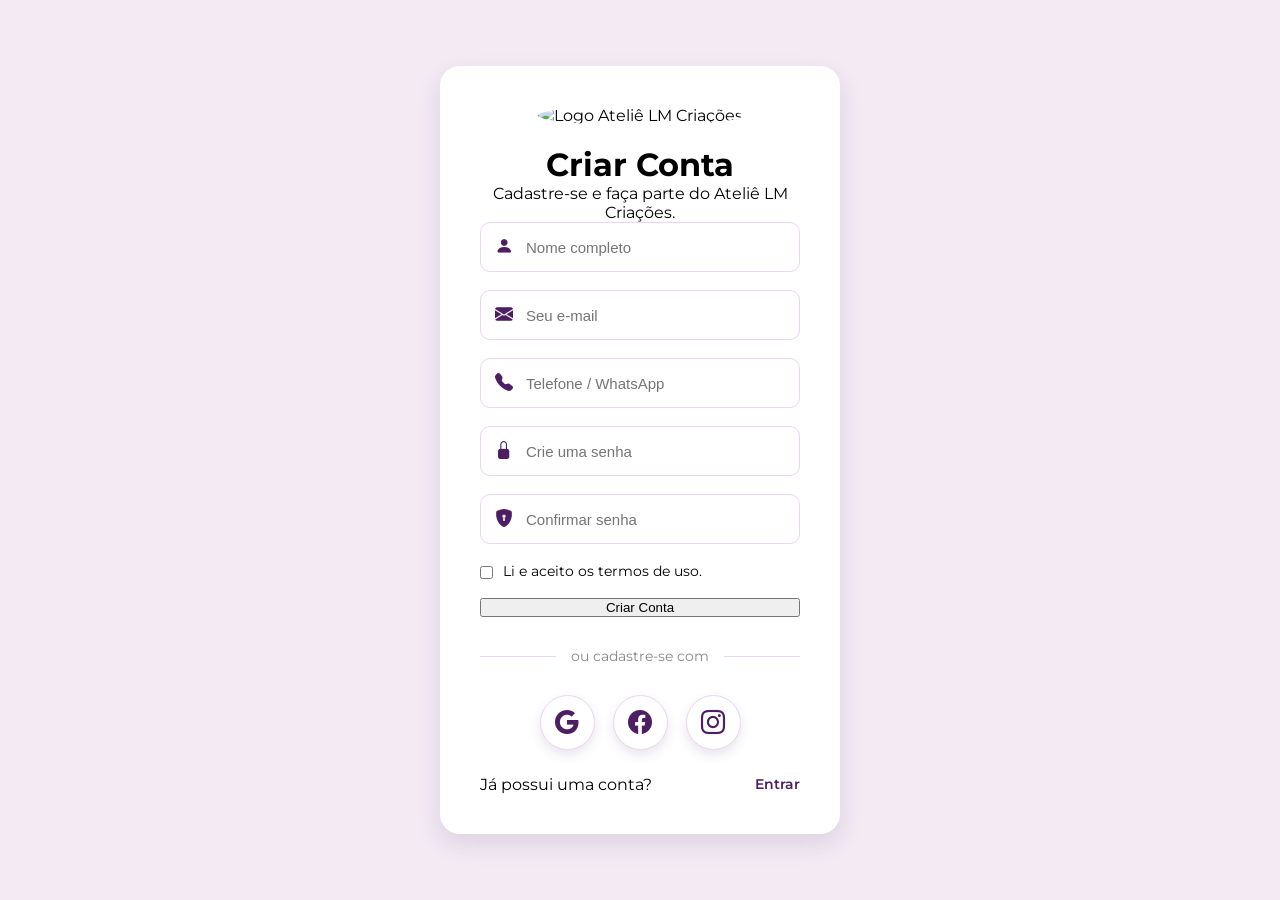
==== cadastro.html @ 441ab95e "Ateliê LM Criações" ====
<!DOCTYPE html>
<html lang="pt-BR">

<head>

    <meta charset="UTF-8">
    <meta name="viewport" content="width=device-width, initial-scale=1.0">
    <title>Criar Conta</title>

    <link rel="stylesheet" href="login-style.css">
    <link rel="stylesheet" href="https://cdn.jsdelivr.net/npm/bootstrap-icons@1.13.1/font/bootstrap-icons.min.css">

</head>

<body>

    <div class="login-container">

        <div class="login-card">

            <img src="https://i.imgur.com/DnPA7DT.png" alt="Logo Ateliê LM Criações" class="logo">

            <h1>Criar Conta</h1>

            <p>

                Cadastre-se e faça parte do Ateliê LM Criações.

            </p>

            <form id="cadastroForm">

                <div class="input-box">

                    <i class="bi bi-person-fill"></i>

                    <input type="text" id="nome" placeholder="Nome completo" required>

                </div>

                <div class="input-box">

                    <i class="bi bi-envelope-fill"></i>

                    <input type="email" id="email" placeholder="Seu e-mail" required>

                </div>

                <div class="input-box">

                    <i class="bi bi-telephone-fill"></i>

                    <input type="tel" id="telefone" placeholder="Telefone / WhatsApp" required>

                </div>

                <div class="input-box">

                    <i class="bi bi-lock-fill"></i>

                    <input type="password" id="senha" placeholder="Crie uma senha" required>

                </div>

                <div class="input-box">

                    <i class="bi bi-shield-lock-fill"></i>

                    <input type="password" id="confirmarSenha" placeholder="Confirmar senha" required>

                </div>

                <div class="checkbox">

                    <input type="checkbox" id="termos" required>

                    <label for="termos">

                        Li e aceito os termos de uso.

                    </label>

                </div>

                <button type="submit">

                    Criar Conta

                </button>

            </form>

            <div class="divider">

                <span>ou cadastre-se com</span>

            </div>

            <div class="social-login">

                <a href="#" class="social-btn google">

                    <i class="bi bi-google"></i>

                </a>

                <a href="#" class="social-btn facebook">

                    <i class="bi bi-facebook"></i>

                </a>

                <a href="#" class="social-btn instagram">

                    <i class="bi bi-instagram"></i>

                </a>

            </div>

            <div class="links">

                <span>

                    Já possui uma conta?

                </span>

                <a href="login.html">

                    Entrar

                </a>

            </div>

        </div>

    </div>

    <script src="js/cadastro.js"></script>

</body>

</html>
---- login-style.css ----
@import url('https://fonts.googleapis.com/css2?family=Montserrat:wght@300;400;500;600;700&family=Playfair+Display:wght@500;600;700&display=swap');

:root {
    --bg-principal: #F3EAF4;

    --cabecalho: #4D1F62;
    --roxo-texto: #32154A;
    --cards: #CFAEDC;

    --botao: #C8A35A;
    --botao-hover: #B38E47;

    --branco: #FFF;
    --textinho: #4A4A4A;

    --borda: #E8D7EC;
    --sombra: rgba(77, 31, 98, .12);

    --transition: .3s ease;
}

* {
    margin: 0;
    padding: 0;
    box-sizing: border-box;
}

html {
    scroll-behavior: smooth;
}

body {
    min-height: 100vh;
    display: flex;
    justify-content: center;
    align-items: center;
    background: var(--bg-principal);
    font-family: "Montserrat", sans-serif;
}

.logo {
    width: 100px;
    border-radius: 50%;
    margin-bottom: 20px;
}

.login-container {
    width: 100%;
    display: flex;
    justify-content: center;
    padding: 20px;
}

.login-card {
    width: 100%;
    max-width: 400px;
    background: var(--branco);
    padding: 40px;
    border-radius: 20px;
    box-shadow: 0 10px 25px var(--sombra);
    text-align: center;
}

.cadastro-container {
    width: 100%;
    display: flex;
    justify-content: center;
}

.cadastro-card {
    width: 100%;
    max-width: 480px;
    background: var(--branco);
    border-radius: 20px;
    padding: 40px;
    box-shadow: 0 10px 25px var(--sombra);
    text-align: center;
}

.recuperar-container {
    width: 100%;
    display: flex;
    justify-content: center;
}

.recuperar-card {
    width: 100%;
    max-width: 420px;
    background: var(--branco);
    padding: 40px;
    border-radius: 20px;
    box-shadow: 0 10px 25px var(--sombra);
    text-align: center;
}

form {
    display: flex;
    flex-direction: column;
    gap: 18px;
}

.input-box {
    position: relative;
}

.input-box i {
    position: absolute;
    left: 15px;
    top: 50%;
    transform: translateY(-50%);
    color: var(--cabecalho);
    font-size: 18px;
}

.input-box input {
    width: 100%;
    height: 50px;
    border: 1px solid var(--borda);
    border-radius: 10px;
    padding-left: 45px;
    outline: none;
    transition: var(--transition);
    font-size: 15px;
}

.input-box input:focus {
    border-color: var(--botao);
}

.checkbox {
    display: flex;
    align-items: flex-start;
    gap: 10px;
    text-align: left;
    font-size: 14px;
}

.checkbox input {
    margin-top: 4px;
}

.divider {
    display: flex;
    align-items: center;
    margin: 30px 0;
    color: #888;
    font-size: 14px;
}

.divider::before,
.divider::after {
    content: "";
    flex: 1;
    height: 1px;
    background: var(--borda);
}

.divider span {
    margin: 0 15px;
}

.social-login {
    display: flex;
    justify-content: center;
    gap: 18px;
}

.social-btn {
    width: 55px;
    height: 55px;
    display: flex;
    justify-content: center;
    align-items: center;
    border-radius: 50%;
    text-decoration: none;
    background: var(--branco);
    border: 1px solid var(--borda);
    color: var(--cabecalho);
    font-size: 24px;
    transition: var(--transition);
    box-shadow: 0 5px 12px var(--sombra);
}

.social-btn:hover {
    transform: translateY(-5px);
}

.google:hover {
    background: #DB4437;
    color: #fff;
}

.facebook:hover {
    background: #1877F2;
    color: #fff;
}

.instagram:hover {
    background: #E4405F;
    color: #fff;
}

.links {
    margin-top: 25px;
    display: flex;
    justify-content: center;
    gap: 8px;
}

.login-card .links {
    justify-content: space-between;
}

.links a {
    color: var(--cabecalho);
    text-decoration: none;
    font-weight: 600;
    font-size: 14px;
    transition: var(--transition);
}

.links a:hover {
    color: var(--botao);
}

main {
    margin-left: 0;
    padding-left: 0;
    min-height: 100vh;
    display: flex;
    justify-content: center;
    align-items: center;
}

@media(max-width:480px) {

    .login-card,
    .cadastro-card,
    .recuperar-card {
        padding: 30px 25px;
    }
}
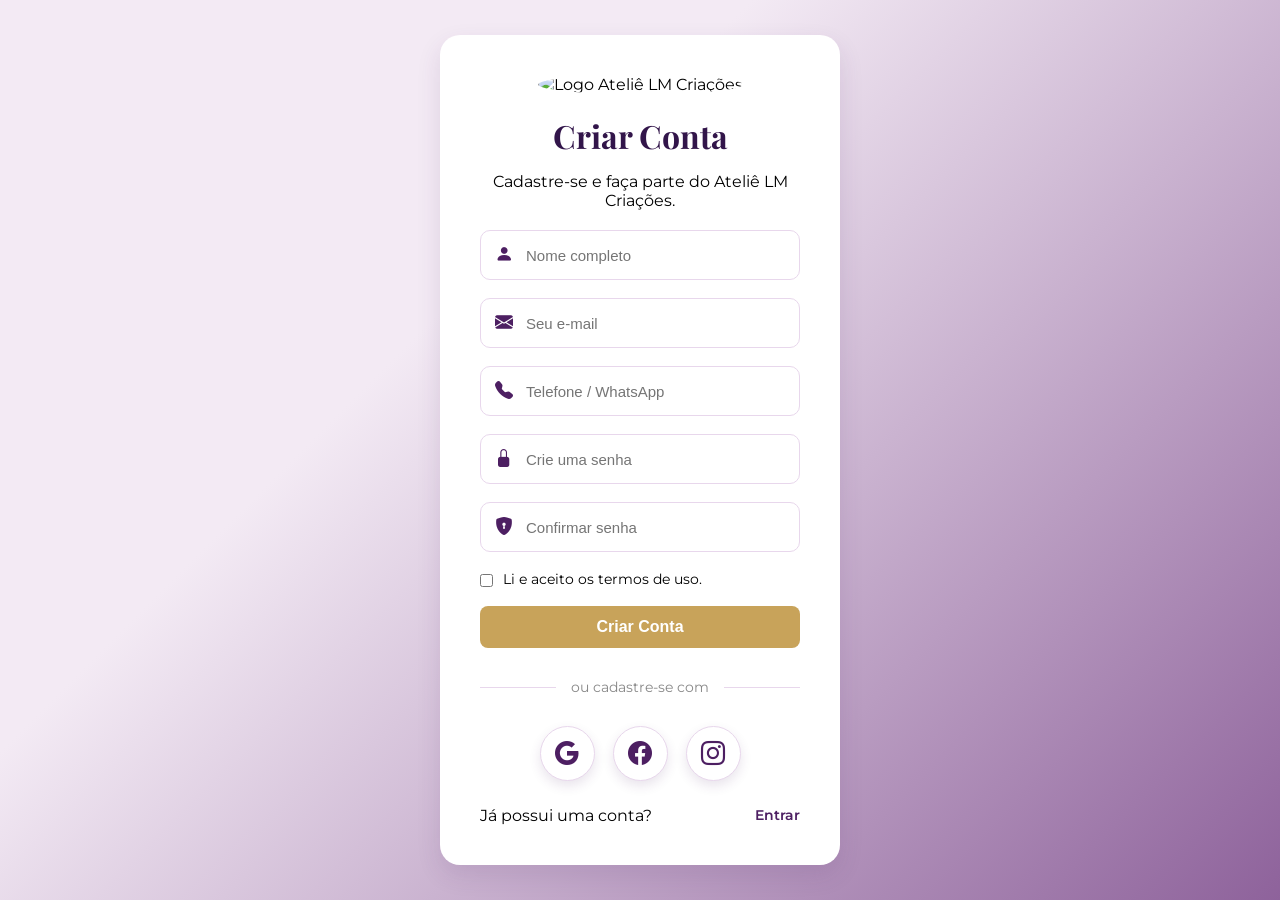
==== commit cf5f2a79: "Ateliê LM Criações" ====
--- a/cadastro.html
+++ b/cadastro.html
@@ -18,7 +18,7 @@
 
         <div class="login-card">
 
-            <img src="https://i.imgur.com/DnPA7DT.png" alt="Logo Ateliê LM Criações" class="logo">
+            <img src="https://imglink.cc/cdn/tSysD6IzB-.jpg" alt="Logo Ateliê LM Criações" class="logo">
 
             <h1>Criar Conta</h1>
 
--- a/login-style.css
+++ b/login-style.css
@@ -1,3 +1,5 @@
+/* https://imglink.cc/cdn/tSysD6IzB-.jpg (Imagem da Logo)*/
+
 @import url('https://fonts.googleapis.com/css2?family=Montserrat:wght@300;400;500;600;700&family=Playfair+Display:wght@500;600;700&display=swap');
 
 :root {
@@ -30,12 +32,39 @@
 }
 
 body {
+    background: linear-gradient(135deg,
+
+            #F3EAF4 0%,
+            #F3EAF4 23%,
+
+            #764286 77%,
+            #764286 98%,
+
+            #4D1F62 100%);
+
+    background-size: 150% 150%;
+    animation: gradientMove 12s ease-in-out infinite alternate;
+
     min-height: 100vh;
     display: flex;
     justify-content: center;
     align-items: center;
-    background: var(--bg-principal);
     font-family: "Montserrat", sans-serif;
+}
+
+h1,
+h2,
+h3,
+h4,
+h5,
+h6 {
+    font-family: "Playfair Display", serif;
+    color: var(--roxo-texto);
+    margin-bottom: 15px;
+}
+
+p {
+    margin-bottom: 20px;
 }
 
 .logo {
@@ -185,6 +214,23 @@
     transform: translateY(-5px);
 }
 
+button {
+    background: var(--botao);
+    color: white;
+    border: none;
+    border-radius: 8px;
+    padding: 12px 30px;
+    cursor: pointer;
+    font-size: 16px;
+    font-weight: 600;
+    transition: var(--transition);
+}
+
+button:hover {
+    background: var(--botao-hover);
+    transform: translateY(-3px);
+}
+
 .google:hover {
     background: #DB4437;
     color: #fff;
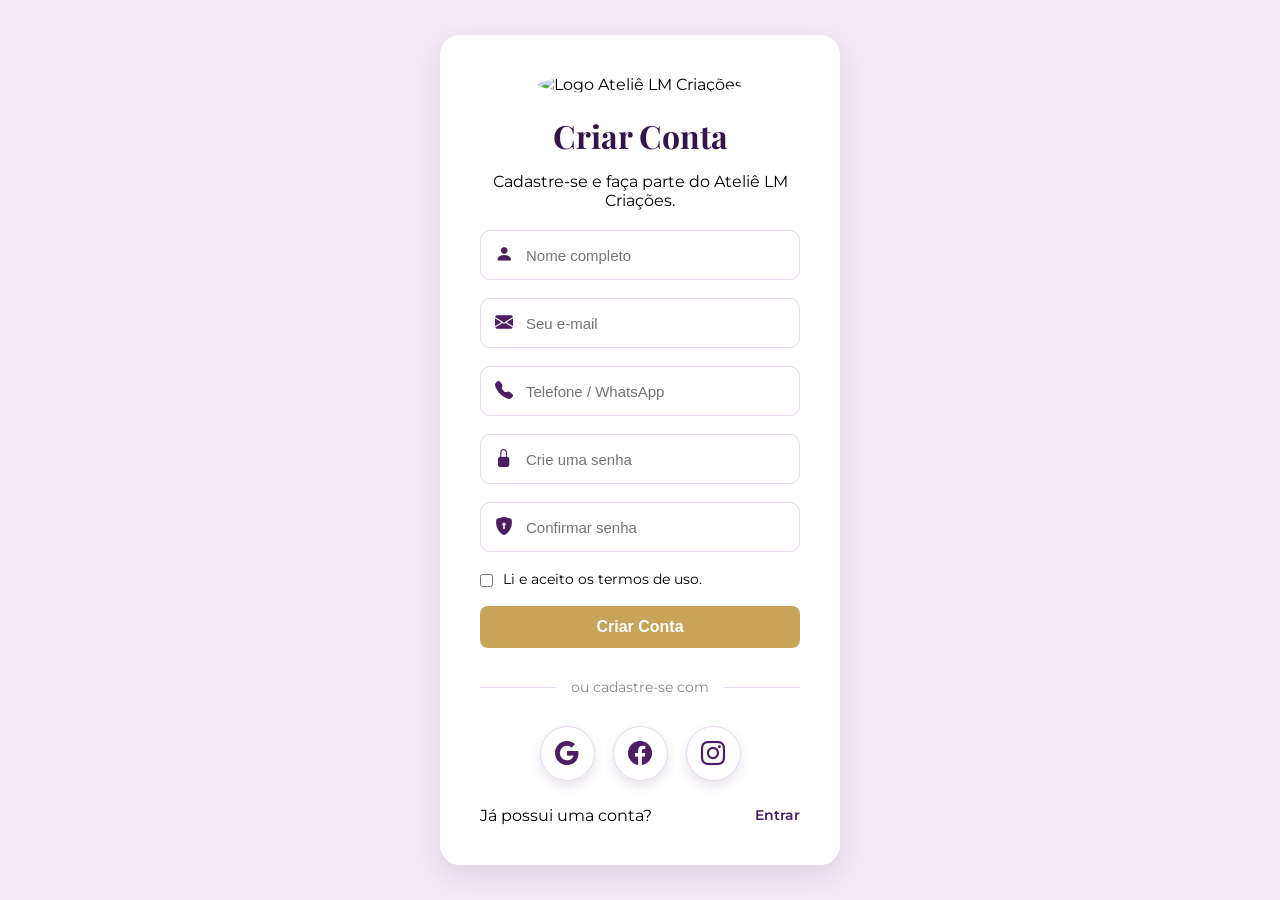
==== commit bf70d625: "Ateliê LM Criações" ====
--- a/cadastro.html
+++ b/cadastro.html
@@ -14,11 +14,11 @@
 
 <body>
 
-    <div class="login-container">
+    <div class="login-container" id="cadastroContainer">
 
         <div class="login-card">
 
-            <img src="https://imglink.cc/cdn/tSysD6IzB-.jpg" alt="Logo Ateliê LM Criações" class="logo">
+            <img src="https://i.imgur.com/DnPA7DT.png" alt="Logo Ateliê LM Criações" class="logo">
 
             <h1>Criar Conta</h1>
 
--- a/login-style.css
+++ b/login-style.css
@@ -1,5 +1,3 @@
-/* https://imglink.cc/cdn/tSysD6IzB-.jpg (Imagem da Logo)*/
-
 @import url('https://fonts.googleapis.com/css2?family=Montserrat:wght@300;400;500;600;700&family=Playfair+Display:wght@500;600;700&display=swap');
 
 :root {
@@ -32,24 +30,16 @@
 }
 
 body {
-    background: linear-gradient(135deg,
-
-            #F3EAF4 0%,
-            #F3EAF4 23%,
-
-            #764286 77%,
-            #764286 98%,
-
-            #4D1F62 100%);
-
-    background-size: 150% 150%;
-    animation: gradientMove 12s ease-in-out infinite alternate;
-
     min-height: 100vh;
     display: flex;
     justify-content: center;
     align-items: center;
+    background: var(--bg-principal);
     font-family: "Montserrat", sans-serif;
+}
+
+.hidden {
+    display: none !important;
 }
 
 h1,
@@ -78,6 +68,42 @@
     display: flex;
     justify-content: center;
     padding: 20px;
+}
+
+/* =========================
+   PÁGINA DE TESTE DO VÍDEO
+========================= */
+
+.video-stage {
+    position: fixed;
+
+    inset: 0;
+
+    width: 100vw;
+    height: 100vh;
+
+    background: #000;
+
+    display: flex;
+    justify-content: center;
+    align-items: center;
+
+    overflow: hidden;
+
+    z-index: 9999;
+}
+
+.video-stage video {
+    width: 100%;
+    height: 100%;
+
+    object-fit: cover;
+
+    background: #000;
+}
+
+.hidden {
+    display: none !important;
 }
 
 .login-card {
